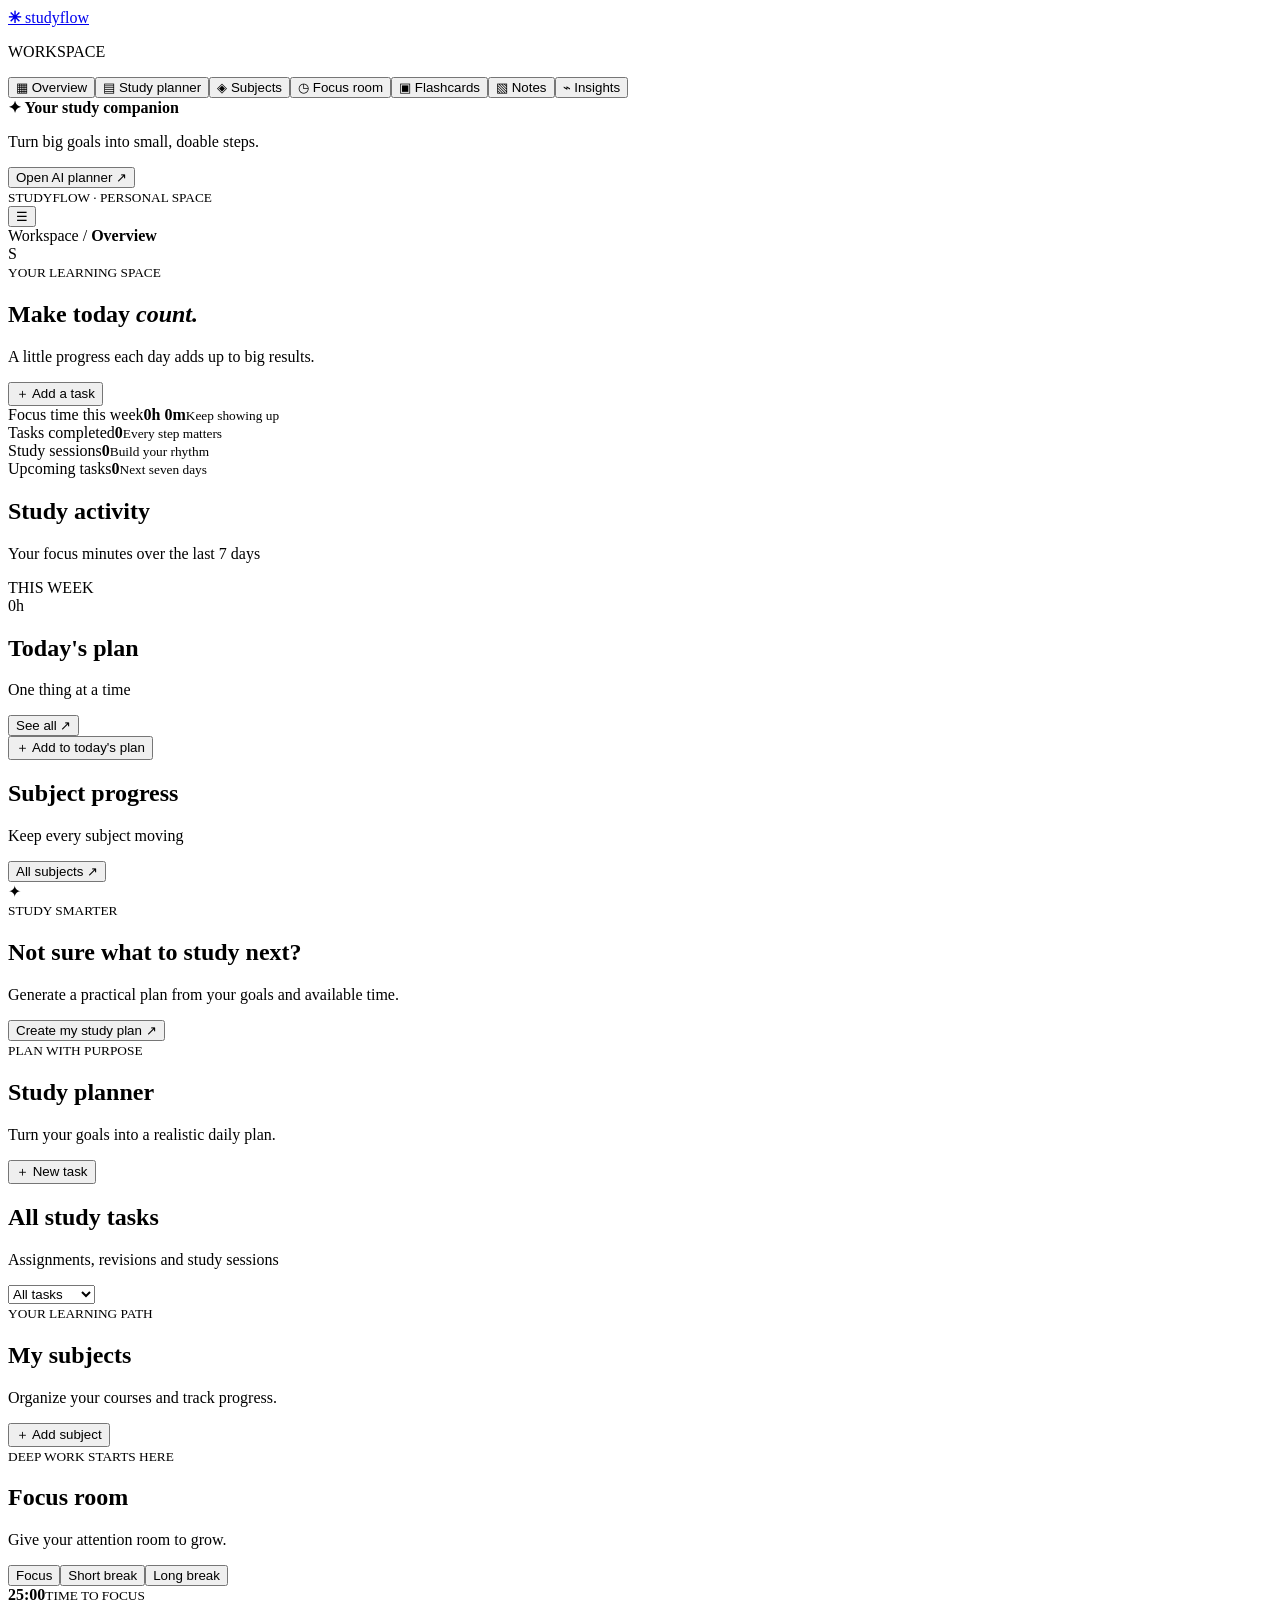
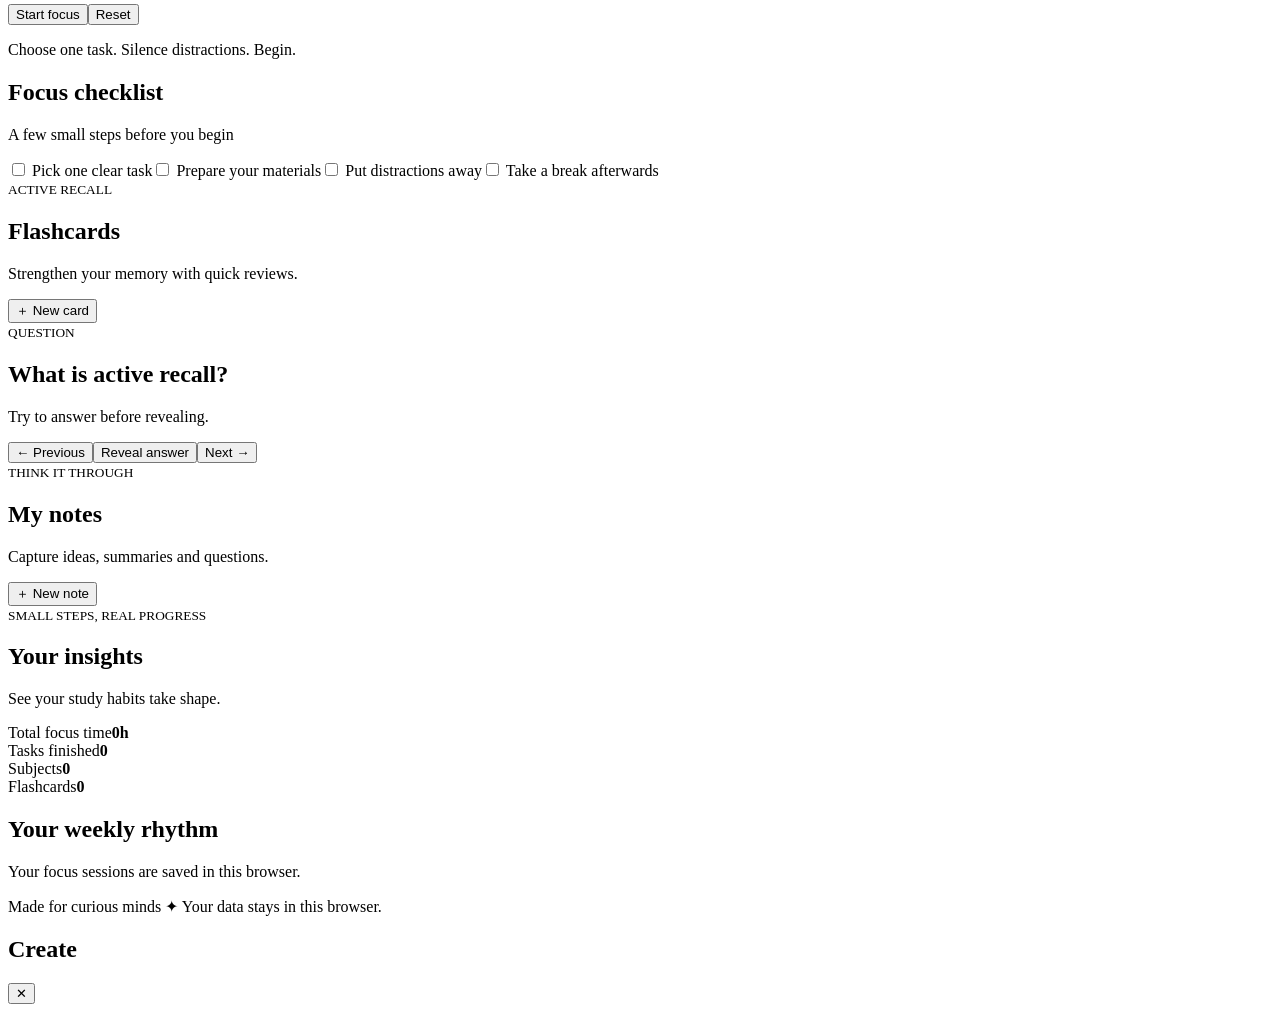
==== index.html @ 687ebccc "Create responsive AI Study Tracker interface" ====
<!doctype html>
<html lang="en"><head><meta charset="utf-8"><meta name="viewport" content="width=device-width,initial-scale=1"><meta name="theme-color" content="#111827"><meta name="description" content="A calm, responsive workspace to plan study, focus and track progress."><title>StudyFlow — AI Study Tracker</title><link rel="preconnect" href="https://fonts.googleapis.com"><link href="https://fonts.googleapis.com/css2?family=DM+Sans:wght@400;500;600;700&family=Manrope:wght@500;600;700;800&display=swap" rel="stylesheet"><link rel="stylesheet" href="styles.css"></head>
<body><div class="layout"><aside class="sidebar" id="sidebar"><a class="brand" href="#"><b>✳</b> studyflow</a><p class="nav-label">WORKSPACE</p><nav><button class="nav active" data-page="home">▦ <span>Overview</span></button><button class="nav" data-page="planner">▤ <span>Study planner</span></button><button class="nav" data-page="subjects">◈ <span>Subjects</span></button><button class="nav" data-page="focus">◷ <span>Focus room</span></button><button class="nav" data-page="cards">▣ <span>Flashcards</span></button><button class="nav" data-page="notes">▧ <span>Notes</span></button><button class="nav" data-page="insights">⌁ <span>Insights</span></button></nav><div class="sidebar-bottom"><div class="coach-card"><b>✦ Your study companion</b><p>Turn big goals into small, doable steps.</p><button data-action="coach">Open AI planner ↗</button></div><small>STUDYFLOW · PERSONAL SPACE</small></div></aside>
<main><header class="topbar"><button class="menu" id="menu">☰</button><div class="breadcrumb">Workspace <span>/</span> <b id="pageName">Overview</b></div><div class="top-right"><span id="dateLabel"></span><div class="avatar">S</div></div></header>
<section class="page show" id="page-home"><div class="welcome"><div><small class="kicker">YOUR LEARNING SPACE</small><h1>Make today <em>count.</em></h1><p>A little progress each day adds up to big results.</p></div><button class="primary" data-action="task">＋ Add a task</button></div>
<div class="stats"><article><label>Focus time this week</label><strong id="weekTime">0h 0m</strong><small>Keep showing up</small></article><article><label>Tasks completed</label><strong id="doneCount">0</strong><small>Every step matters</small></article><article><label>Study sessions</label><strong id="sessionCount">0</strong><small>Build your rhythm</small></article><article><label>Upcoming tasks</label><strong id="dueCount">0</strong><small>Next seven days</small></article></div>
<div class="columns"><article class="panel"><div class="panel-head"><div><h2>Study activity</h2><p>Your focus minutes over the last 7 days</p></div><span class="tag">THIS WEEK</span></div><div class="chart-total" id="chartTotal">0h</div><div id="chart" class="chart"></div></article><article class="panel"><div class="panel-head"><div><h2>Today's plan</h2><p>One thing at a time</p></div><button class="text-btn" data-go="planner">See all ↗</button></div><div id="todayList"></div><button class="add-line" data-action="task">＋ Add to today's plan</button></article></div>
<div class="columns lower"><article class="panel"><div class="panel-head"><div><h2>Subject progress</h2><p>Keep every subject moving</p></div><button class="text-btn" data-go="subjects">All subjects ↗</button></div><div id="subjectBars"></div></article><article class="panel ai-panel"><div class="orb">✦</div><div><small class="kicker">STUDY SMARTER</small><h2>Not sure what to study next?</h2><p>Generate a practical plan from your goals and available time.</p><button class="primary" data-action="coach">Create my study plan ↗</button></div></article></div></section>
<section class="page" id="page-planner"><div class="page-title"><div><small class="kicker">PLAN WITH PURPOSE</small><h1>Study planner</h1><p>Turn your goals into a realistic daily plan.</p></div><button class="primary" data-action="task">＋ New task</button></div><article class="panel"><div class="panel-head"><div><h2>All study tasks</h2><p>Assignments, revisions and study sessions</p></div><select id="filter"><option value="all">All tasks</option><option value="open">To do</option><option value="done">Completed</option></select></div><div id="allTasks"></div></article></section>
<section class="page" id="page-subjects"><div class="page-title"><div><small class="kicker">YOUR LEARNING PATH</small><h1>My subjects</h1><p>Organize your courses and track progress.</p></div><button class="primary" data-action="subject">＋ Add subject</button></div><div id="subjects" class="subject-grid"></div></section>
<section class="page" id="page-focus"><div class="page-title"><div><small class="kicker">DEEP WORK STARTS HERE</small><h1>Focus room</h1><p>Give your attention room to grow.</p></div></div><div class="columns focus-columns"><article class="panel timer-panel"><div class="modes"><button class="mode active" data-min="25">Focus</button><button class="mode" data-min="5">Short break</button><button class="mode" data-min="15">Long break</button></div><div class="timer"><div><strong id="clock">25:00</strong><small id="timerLabel">TIME TO FOCUS</small></div></div><div class="timer-actions"><button class="primary" id="start">Start focus</button><button class="secondary" id="reset">Reset</button></div><p class="hint">Choose one task. Silence distractions. Begin.</p></article><article class="panel"><h2>Focus checklist</h2><p class="sub">A few small steps before you begin</p><label class="check"><input type="checkbox"> Pick one clear task</label><label class="check"><input type="checkbox"> Prepare your materials</label><label class="check"><input type="checkbox"> Put distractions away</label><label class="check"><input type="checkbox"> Take a break afterwards</label></article></div></section>
<section class="page" id="page-cards"><div class="page-title"><div><small class="kicker">ACTIVE RECALL</small><h1>Flashcards</h1><p>Strengthen your memory with quick reviews.</p></div><button class="primary" data-action="card">＋ New card</button></div><div class="flash-wrap"><div class="flash" id="flash"><small>QUESTION</small><h2 id="question">What is active recall?</h2><p id="answerHint">Try to answer before revealing.</p></div><div class="flash-actions"><button class="secondary" id="prev">← Previous</button><button class="primary" id="flip">Reveal answer</button><button class="secondary" id="next">Next →</button></div><small id="counter"></small></div></section>
<section class="page" id="page-notes"><div class="page-title"><div><small class="kicker">THINK IT THROUGH</small><h1>My notes</h1><p>Capture ideas, summaries and questions.</p></div><button class="primary" data-action="note">＋ New note</button></div><div id="notes" class="notes-grid"></div></section>
<section class="page" id="page-insights"><div class="page-title"><div><small class="kicker">SMALL STEPS, REAL PROGRESS</small><h1>Your insights</h1><p>See your study habits take shape.</p></div></div><div class="stats"><article><label>Total focus time</label><strong id="totalTime">0h</strong></article><article><label>Tasks finished</label><strong id="totalDone">0</strong></article><article><label>Subjects</label><strong id="totalSubjects">0</strong></article><article><label>Flashcards</label><strong id="totalCards">0</strong></article></div><article class="panel"><h2>Your weekly rhythm</h2><p class="sub">Your focus sessions are saved in this browser.</p><div id="insightChart" class="chart"></div></article></section>
<footer>Made for curious minds ✦ <span>Your data stays in this browser.</span></footer></main></div>
<div class="backdrop" id="backdrop"><section class="modal"><div class="modal-head"><h2 id="modalTitle">Create</h2><button id="close" class="close">✕</button></div><div id="modalBody"></div></section></div><div id="toast" class="toast"></div><script src="app.js"></script></body></html>
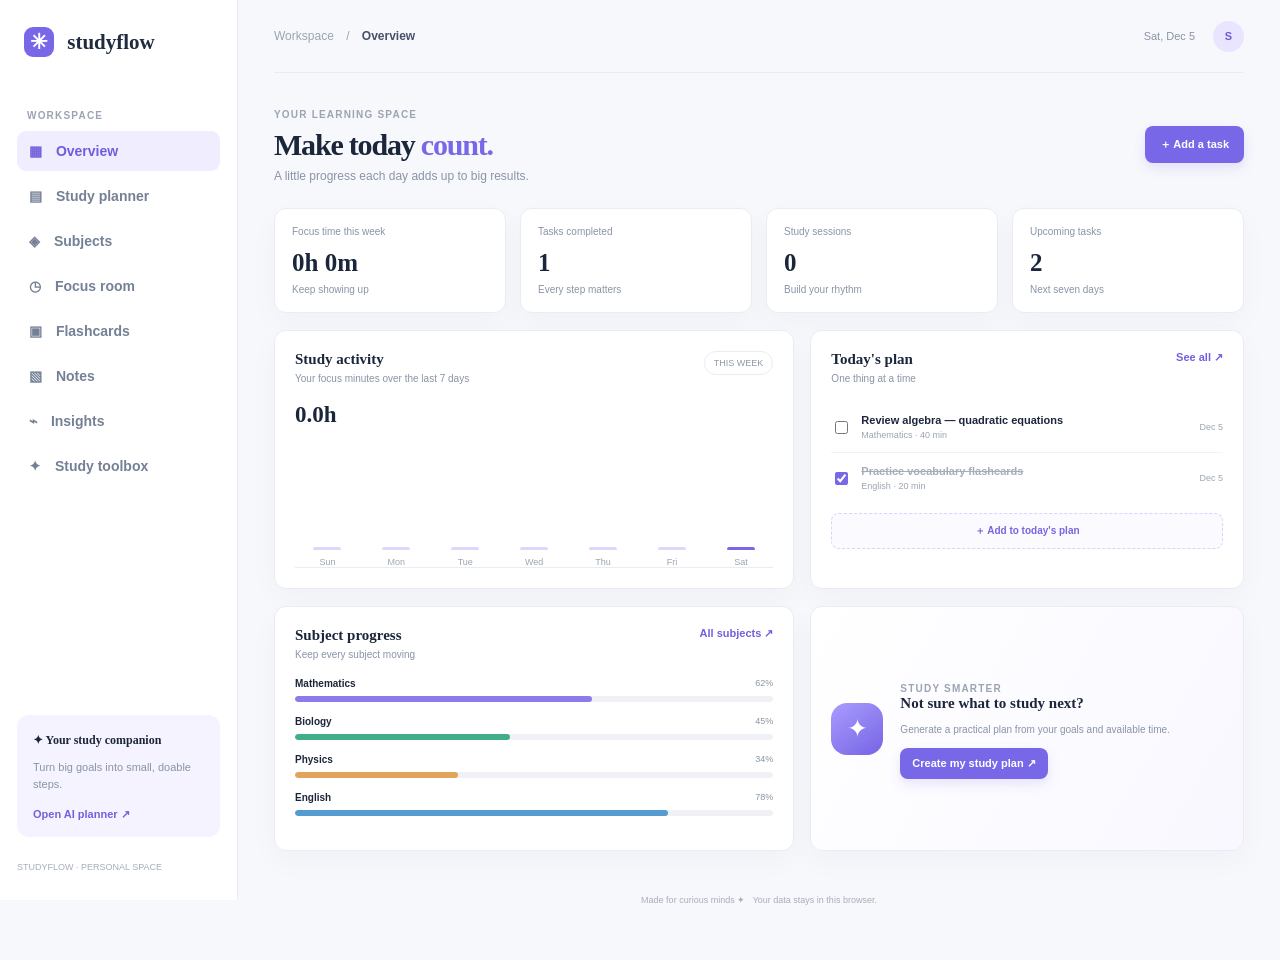
==== commit 1eb54942: "Expand StudyFlow with advanced study toolbox" ====
--- a/index.html
+++ b/index.html
@@ -1,6 +1,6 @@
 <!doctype html>
 <html lang="en"><head><meta charset="utf-8"><meta name="viewport" content="width=device-width,initial-scale=1"><meta name="theme-color" content="#111827"><meta name="description" content="A calm, responsive workspace to plan study, focus and track progress."><title>StudyFlow — AI Study Tracker</title><link rel="preconnect" href="https://fonts.googleapis.com"><link href="https://fonts.googleapis.com/css2?family=DM+Sans:wght@400;500;600;700&family=Manrope:wght@500;600;700;800&display=swap" rel="stylesheet"><link rel="stylesheet" href="styles.css"></head>
-<body><div class="layout"><aside class="sidebar" id="sidebar"><a class="brand" href="#"><b>✳</b> studyflow</a><p class="nav-label">WORKSPACE</p><nav><button class="nav active" data-page="home">▦ <span>Overview</span></button><button class="nav" data-page="planner">▤ <span>Study planner</span></button><button class="nav" data-page="subjects">◈ <span>Subjects</span></button><button class="nav" data-page="focus">◷ <span>Focus room</span></button><button class="nav" data-page="cards">▣ <span>Flashcards</span></button><button class="nav" data-page="notes">▧ <span>Notes</span></button><button class="nav" data-page="insights">⌁ <span>Insights</span></button></nav><div class="sidebar-bottom"><div class="coach-card"><b>✦ Your study companion</b><p>Turn big goals into small, doable steps.</p><button data-action="coach">Open AI planner ↗</button></div><small>STUDYFLOW · PERSONAL SPACE</small></div></aside>
+<body><div class="layout"><aside class="sidebar" id="sidebar"><a class="brand" href="#"><b>✳</b> studyflow</a><p class="nav-label">WORKSPACE</p><nav><button class="nav active" data-page="home">▦ <span>Overview</span></button><button class="nav" data-page="planner">▤ <span>Study planner</span></button><button class="nav" data-page="subjects">◈ <span>Subjects</span></button><button class="nav" data-page="focus">◷ <span>Focus room</span></button><button class="nav" data-page="cards">▣ <span>Flashcards</span></button><button class="nav" data-page="notes">▧ <span>Notes</span></button><button class="nav" data-page="insights">⌁ <span>Insights</span></button><button class="nav" data-page="toolbox">✦ <span>Study toolbox</span></button></nav><div class="sidebar-bottom"><div class="coach-card"><b>✦ Your study companion</b><p>Turn big goals into small, doable steps.</p><button data-action="coach">Open AI planner ↗</button></div><small>STUDYFLOW · PERSONAL SPACE</small></div></aside>
 <main><header class="topbar"><button class="menu" id="menu">☰</button><div class="breadcrumb">Workspace <span>/</span> <b id="pageName">Overview</b></div><div class="top-right"><span id="dateLabel"></span><div class="avatar">S</div></div></header>
 <section class="page show" id="page-home"><div class="welcome"><div><small class="kicker">YOUR LEARNING SPACE</small><h1>Make today <em>count.</em></h1><p>A little progress each day adds up to big results.</p></div><button class="primary" data-action="task">＋ Add a task</button></div>
 <div class="stats"><article><label>Focus time this week</label><strong id="weekTime">0h 0m</strong><small>Keep showing up</small></article><article><label>Tasks completed</label><strong id="doneCount">0</strong><small>Every step matters</small></article><article><label>Study sessions</label><strong id="sessionCount">0</strong><small>Build your rhythm</small></article><article><label>Upcoming tasks</label><strong id="dueCount">0</strong><small>Next seven days</small></article></div>
@@ -12,5 +12,14 @@
 <section class="page" id="page-cards"><div class="page-title"><div><small class="kicker">ACTIVE RECALL</small><h1>Flashcards</h1><p>Strengthen your memory with quick reviews.</p></div><button class="primary" data-action="card">＋ New card</button></div><div class="flash-wrap"><div class="flash" id="flash"><small>QUESTION</small><h2 id="question">What is active recall?</h2><p id="answerHint">Try to answer before revealing.</p></div><div class="flash-actions"><button class="secondary" id="prev">← Previous</button><button class="primary" id="flip">Reveal answer</button><button class="secondary" id="next">Next →</button></div><small id="counter"></small></div></section>
 <section class="page" id="page-notes"><div class="page-title"><div><small class="kicker">THINK IT THROUGH</small><h1>My notes</h1><p>Capture ideas, summaries and questions.</p></div><button class="primary" data-action="note">＋ New note</button></div><div id="notes" class="notes-grid"></div></section>
 <section class="page" id="page-insights"><div class="page-title"><div><small class="kicker">SMALL STEPS, REAL PROGRESS</small><h1>Your insights</h1><p>See your study habits take shape.</p></div></div><div class="stats"><article><label>Total focus time</label><strong id="totalTime">0h</strong></article><article><label>Tasks finished</label><strong id="totalDone">0</strong></article><article><label>Subjects</label><strong id="totalSubjects">0</strong></article><article><label>Flashcards</label><strong id="totalCards">0</strong></article></div><article class="panel"><h2>Your weekly rhythm</h2><p class="sub">Your focus sessions are saved in this browser.</p><div id="insightChart" class="chart"></div></article></section>
-<footer>Made for curious minds ✦ <span>Your data stays in this browser.</span></footer></main></div>
+<section class="page" id="page-toolbox"><div class="page-title"><div><small class="kicker">YOUR ALL-IN-ONE LEARNING KIT</small><h1>Study toolbox</h1><p>Practical tools to plan, practise and measure your learning.</p></div></div><div class="tool-grid">
+<article class="tool-card"><div class="tool-icon">◷</div><h3>Exam countdown</h3><p>Set an exam date and see how much preparation time remains.</p><button class="secondary" data-tool="exam">Set exam date ↗</button><div id="examResult" class="tool-result"></div></article>
+<article class="tool-card"><div class="tool-icon">％</div><h3>Grade calculator</h3><p>Calculate your weighted current score and the mark needed on your final.</p><button class="secondary" data-tool="grade">Calculate grades ↗</button></article>
+<article class="tool-card"><div class="tool-icon">✓</div><h3>Quick quiz</h3><p>Practise active recall using the flashcards in your library.</p><button class="secondary" data-tool="quiz">Start quiz ↗</button></article>
+<article class="tool-card"><div class="tool-icon">▦</div><h3>Weekly planner</h3><p>Turn unfinished tasks into a simple seven-day study outline.</p><button class="secondary" data-tool="week">Build weekly plan ↗</button></article>
+<article class="tool-card"><div class="tool-icon">⌁</div><h3>Study streak</h3><p>See your current run of consecutive days with focus sessions.</p><button class="secondary" data-tool="streak">Check my streak ↗</button><div id="streakResult" class="tool-result"></div></article>
+<article class="tool-card"><div class="tool-icon">⇩</div><h3>Backup & restore</h3><p>Download your study data or restore a previous StudyFlow backup.</p><div class="tool-buttons"><button class="secondary" data-tool="backup">Export data</button><button class="secondary" data-tool="restore">Import backup</button></div><input id="restoreFile" type="file" accept="application/json,.json" hidden></article>
+<article class="tool-card"><div class="tool-icon">⌕</div><h3>Find a task</h3><p>Search your tasks by title or subject.</p><input id="taskSearch" class="field" placeholder="Search tasks..."><div id="searchResults" class="tool-result"></div></article>
+<article class="tool-card"><div class="tool-icon">✦</div><h3>Study coach</h3><p>Make a time-boxed plan around your current unfinished tasks.</p><button class="secondary" data-tool="coach">Open study coach ↗</button></article>
+</div><p class="tool-footnote">These tools run in your browser. Quiz questions come from your own flashcards; no external AI service is connected.</p></section><footer>Made for curious minds ✦ <span>Your data stays in this browser.</span></footer></main></div>
 <div class="backdrop" id="backdrop"><section class="modal"><div class="modal-head"><h2 id="modalTitle">Create</h2><button id="close" class="close">✕</button></div><div id="modalBody"></div></section></div><div id="toast" class="toast"></div><script src="app.js"></script></body></html>
--- a/styles.css
+++ b/styles.css
@@ -0,0 +1,4 @@
+:root{--ink:#1b263b;--muted:#8994a7;--line:#e9edf3;--paper:#f7f8fc;--purple:#7868e8;--lav:#f0edff}*{box-sizing:border-box}body{margin:0;background:var(--paper);color:var(--ink);font:14px "DM Sans",sans-serif}button,input,select,textarea{font:inherit}button{cursor:pointer}.layout{min-height:100vh}.sidebar{position:fixed;inset:0 auto 0 0;width:238px;background:#fff;border-right:1px solid var(--line);padding:27px 17px;display:flex;flex-direction:column;z-index:5}.brand{text-decoration:none;color:#202b40;font:800 21px Manrope;margin:0 0 43px 7px}.brand b{display:inline-grid;place-items:center;background:var(--purple);color:#fff;border-radius:9px;width:30px;height:30px;margin-right:8px}.nav-label,.kicker{font-size:10px;letter-spacing:1.2px;font-weight:700;color:#9ba4b3}.nav-label{padding-left:10px}.sidebar nav{display:grid;gap:5px}.nav{border:0;background:none;color:#748095;padding:12px;border-radius:9px;text-align:left;font-weight:600}.nav span{margin-left:10px}.nav.active,.nav:hover{background:var(--lav);color:#6f5edb}.sidebar-bottom{margin-top:auto}.coach-card{background:#f5f3ff;padding:16px;border-radius:12px;margin-bottom:20px}.coach-card b{font:700 12px Manrope}.coach-card p{font-size:11px;line-height:1.6;color:var(--muted)}.coach-card button,.text-btn{border:0;background:none;color:#7161dc;font-weight:700;font-size:11px;padding:0}.sidebar-bottom>small{font-size:9px;color:#a5adba}.main{margin-left:238px}.layout main{margin-left:238px;padding:0 36px 28px;max-width:1600px}.topbar{height:73px;border-bottom:1px solid var(--line);display:flex;align-items:center;justify-content:space-between;margin-bottom:32px}.breadcrumb{font-size:12px;color:#9ba4b3}.breadcrumb span{padding:0 9px}.breadcrumb b{color:#465168}.top-right{display:flex;align-items:center;gap:18px;color:#8994a7;font-size:11px}.avatar{width:31px;height:31px;border-radius:50%;background:#e9e4ff;color:#6d5bd1;display:grid;place-items:center;font-weight:700}.menu{display:none}.page{display:none}.page.show{display:block}.welcome,.page-title{display:flex;align-items:center;justify-content:space-between;gap:16px;margin-bottom:25px}.welcome h1,.page-title h1{font:800 30px Manrope;letter-spacing:-1.2px;margin:7px 0}.welcome h1 em{color:var(--purple);font-style:normal}.welcome p,.page-title p{margin:0;color:var(--muted);font-size:12px}.primary,.secondary{border:0;border-radius:8px;padding:11px 15px;font-size:11px;font-weight:700}.primary{background:var(--purple);color:#fff;box-shadow:0 5px 12px #7868e82b}.primary:hover{background:#6758d3}.secondary{background:var(--lav);color:#6f5edb}.stats{display:grid;grid-template-columns:repeat(4,1fr);gap:14px;margin-bottom:17px}.stats article,.panel,.subject-card,.note-card{background:#fff;border:1px solid var(--line);border-radius:12px;box-shadow:0 10px 30px #1f2b4808}.stats article{padding:17px}.stats label,.stats small{display:block;color:var(--muted);font-size:10px}.stats strong{display:block;font:800 25px Manrope;margin:12px 0 7px}.columns{display:grid;grid-template-columns:1.2fr 1fr;gap:16px;margin-bottom:17px}.panel{padding:20px}.panel-head{display:flex;align-items:flex-start;justify-content:space-between;gap:10px;margin-bottom:18px}.panel h2,.ai-panel h2{font:700 15px Manrope;margin:0 0 5px}.panel-head p,.sub{margin:0;color:var(--muted);font-size:10px}.tag{font-size:9px;color:#8e98a9;border:1px solid var(--line);padding:6px 9px;border-radius:20px}.chart-total{font:800 23px Manrope}.chart{height:140px;display:flex;align-items:flex-end;gap:12px;justify-content:space-around;padding:10px 4px 0;border-bottom:1px solid var(--line)}.bar-col{height:100%;display:flex;flex:1;flex-direction:column;justify-content:flex-end;align-items:center;gap:7px}.bar-track{height:100%;width:100%;display:flex;align-items:flex-end;justify-content:center}.bar{width:min(28px,70%);background:#dcd8fb;border-radius:6px 6px 2px 2px;min-height:3px}.bar.today{background:var(--purple)}.bar-col small{font-size:9px;color:#9ba4b3}.task-row{display:flex;align-items:center;gap:10px;padding:12px 0;border-bottom:1px solid #f0f2f6}.task-row:last-child{border:0}.task-row input{accent-color:var(--purple)}.task-info{flex:1;min-width:0}.task-info b{display:block;font-size:11px;overflow:hidden;text-overflow:ellipsis;white-space:nowrap}.task-info small,.due{font-size:9px;color:#9ba4b3}.task-info small{display:block;margin-top:4px}.task-row.done b{text-decoration:line-through;color:#a5adba}.due{white-space:nowrap}.add-line{width:100%;margin-top:10px;border:1px dashed #d9d4fb;border-radius:8px;background:#fbfaff;color:#7666df;padding:10px;font-size:10px;font-weight:700}.empty{padding:22px 8px;text-align:center;color:#9ba4b3;font-size:11px}.progress-item{display:grid;grid-template-columns:1fr auto;gap:7px;margin:14px 0}.progress-item b{font-size:10px}.progress-item small{font-size:9px;color:var(--muted)}.track{grid-column:1/-1;height:6px;background:#f0f1f6;border-radius:9px;overflow:hidden}.fill{height:100%;background:#8b7ce9;border-radius:9px}.ai-panel{display:flex;align-items:center;gap:17px;background:linear-gradient(120deg,#fff,#f9f7ff)}.orb{width:52px;height:52px;flex-shrink:0;border-radius:16px;background:linear-gradient(145deg,#a99cff,#7664e4);display:grid;place-items:center;color:#fff;font-size:25px}.ai-panel p{font-size:10px;color:var(--muted);line-height:1.6}.ai-panel .primary{padding:9px 12px}.page-title h1{font-size:28px}.page-title .primary{white-space:nowrap}.subject-grid,.notes-grid{display:grid;grid-template-columns:repeat(3,1fr);gap:14px}.subject-card,.note-card{padding:19px}.subject-icon{width:38px;height:38px;border-radius:11px;display:grid;place-items:center;background:var(--lav);color:var(--purple);font-size:18px}.subject-card h3,.note-card h3{font:700 14px Manrope;margin:14px 0 5px}.subject-card p,.note-card p{font-size:10px;line-height:1.6;color:var(--muted)}.subject-card .track{margin:14px 0 8px}.subject-meta{display:flex;justify-content:space-between;font-size:9px;color:var(--muted)}.focus-columns{grid-template-columns:1.2fr 1fr}.timer-panel{text-align:center;padding:25px}.modes{display:flex;justify-content:center;gap:5px}.mode{border:0;background:none;color:#9ba4b3;padding:8px 13px;border-radius:7px;font-size:10px}.mode.active{background:var(--lav);color:#6f5edb;font-weight:700}.timer{width:235px;height:235px;border-radius:50%;border:9px solid #eeeaff;box-shadow:inset 0 0 0 7px #faf9ff;margin:27px auto 20px;display:grid;place-items:center;position:relative}.timer:before{content:"";position:absolute;inset:-9px;border:9px solid transparent;border-top-color:var(--purple);border-radius:50%;transform:rotate(25deg)}.timer strong{display:block;font:800 46px Manrope}.timer small{font-size:9px;color:var(--muted);letter-spacing:1px}.timer-actions{display:flex;justify-content:center;gap:8px}.hint{font-size:10px;color:var(--muted);margin-top:17px}.check{display:flex;gap:10px;padding:15px 0;border-bottom:1px solid #f0f2f6;font-size:11px;color:#647086}.check input{accent-color:var(--purple)}.flash-wrap{max-width:620px;margin:15px auto;text-align:center}.flash{min-height:270px;border:1px solid #e9e4ff;border-radius:17px;background:linear-gradient(140deg,#fff,#f6f3ff);box-shadow:0 10px 30px #1f2b4808;padding:40px;display:flex;flex-direction:column;justify-content:center;align-items:center;cursor:pointer}.flash h2{font:800 23px Manrope}.flash p,.flash-wrap>small{color:var(--muted);font-size:10px}.flash-actions{display:flex;justify-content:center;gap:9px;margin:18px}.note-card{min-height:150px}.note-card p{white-space:pre-wrap}.backdrop{display:none;position:fixed;inset:0;background:#11182780;z-index:20;align-items:center;justify-content:center;padding:18px}.backdrop.open{display:flex}.modal{width:min(100%,460px);max-height:90vh;overflow:auto;background:#fff;border-radius:15px;padding:22px}.modal-head{display:flex;justify-content:space-between;align-items:center;margin-bottom:18px}.modal-head h2{font:800 17px Manrope;margin:0}.close{border:0;background:#f4f5f8;border-radius:8px;padding:7px}.form{display:grid;gap:13px}.form label{display:grid;gap:6px;font-size:10px;font-weight:700;color:#687489}.field,select{width:100%;padding:10px;border:1px solid var(--line);border-radius:8px;background:#fff;font-size:11px;color:#596579}.form textarea{min-height:85px;resize:vertical}.form-actions{display:flex;justify-content:flex-end;gap:8px}.result{white-space:pre-wrap;background:#f8f6ff;border-radius:9px;padding:14px;color:#626d83;font-size:11px;line-height:1.8;margin-top:12px}.toast{position:fixed;bottom:20px;left:50%;transform:translate(-50%,20px);opacity:0;background:#202b40;color:#fff;padding:11px 16px;border-radius:8px;font-size:11px;transition:.2s;z-index:30}.toast.show{opacity:1;transform:translate(-50%,0)}footer{text-align:center;color:#a5adba;font-size:9px;padding:27px}footer span{margin-left:5px}
+@media(max-width:1050px){.layout main{padding:0 23px 25px}.sidebar{width:215px}.layout main{margin-left:215px}.stats{grid-template-columns:repeat(2,1fr)}.subject-grid,.notes-grid{grid-template-columns:repeat(2,1fr)}}
+@media(max-width:740px){.sidebar{transform:translateX(-100%);transition:.25s;width:250px;box-shadow:12px 0 30px #1c294015}.sidebar.open{transform:translateX(0)}.layout main{margin-left:0;padding:0 15px 20px}.topbar{height:62px;margin-bottom:24px}.menu{display:block;border:0;background:#fff;border-radius:8px;padding:8px;margin-right:10px}.breadcrumb{margin-right:auto}.top-right{gap:8px}.top-right>span{display:none}.welcome h1,.page-title h1{font-size:25px}.columns,.focus-columns{grid-template-columns:1fr}.panel{padding:17px}.welcome{align-items:flex-start}.subject-grid,.notes-grid{grid-template-columns:repeat(2,1fr)}}
+@media(max-width:440px){.welcome{display:block}.welcome>.primary{margin-top:14px}.stats{gap:9px}.stats article{padding:13px}.stats strong{font-size:22px}.subject-grid,.notes-grid{grid-template-columns:1fr}.flash-actions{gap:5px}.flash-actions button{padding:10px}.timer{width:205px;height:205px}.due{display:none}}
